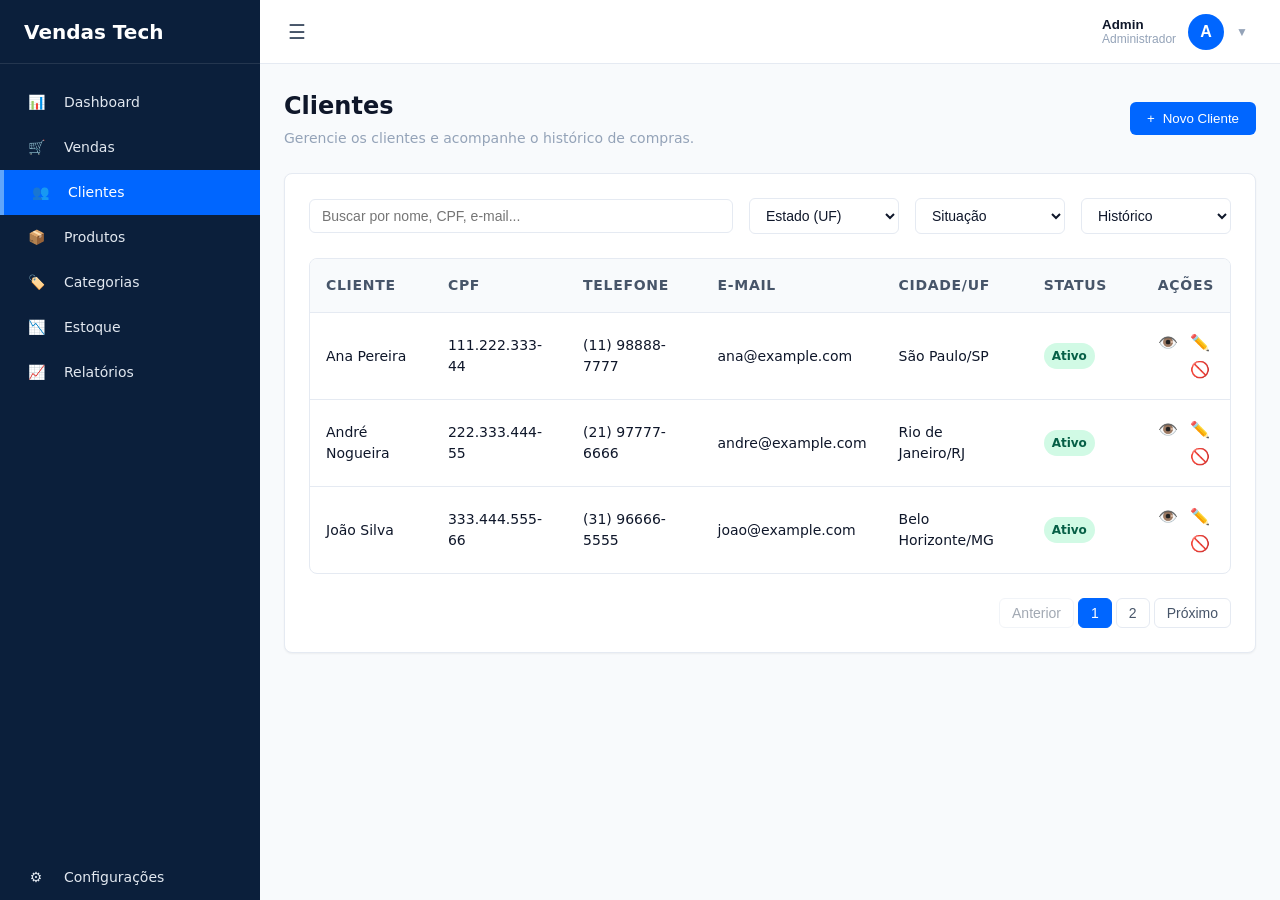
==== frontend/pages/clientes.html @ d1821f8f "feat(frontend): add profile, configuration, inventory and catalog pages" ====
<!DOCTYPE html>
<html lang="pt-BR">
<head>
    <meta charset="UTF-8">
    <meta name="viewport" content="width=device-width, initial-scale=1.0">
    <title>Clientes - Sistema de Vendas</title>
    <link rel="stylesheet" href="../css/main.css">
    <link rel="stylesheet" href="../css/layout.css">
    <link rel="stylesheet" href="../css/components.css">
    <link rel="stylesheet" href="../css/pages.css">
</head>
<body>
    <div class="app-container">
        <!-- Sidebar -->
        <aside class="sidebar" id="sidebar">
            <div class="sidebar-header">
                <span>Vendas Tech</span>
            </div>
            <nav class="sidebar-nav">
                <ul>
                    <li><a href="dashboard.html" class="nav-item"><span class="nav-icon">📊</span><span>Dashboard</span></a></li>
                    <li><a href="vendas.html" class="nav-item"><span class="nav-icon">🛒</span><span>Vendas</span></a></li>
                    <li><a href="clientes.html" class="nav-item active"><span class="nav-icon">👥</span><span>Clientes</span></a></li>
                    <li><a href="produtos.html" class="nav-item"><span class="nav-icon">📦</span><span>Produtos</span></a></li>
                    <li><a href="categorias.html" class="nav-item"><span class="nav-icon">🏷️</span><span>Categorias</span></a></li>
                    <li><a href="estoque.html" class="nav-item"><span class="nav-icon">📉</span><span>Estoque</span></a></li>
                    <li><a href="relatorios.html" class="nav-item"><span class="nav-icon">📈</span><span>Relatórios</span></a></li>
                </ul>
            </nav>
            <div class="sidebar-footer">
                <a href="configuracoes.html" class="nav-item"><span class="nav-icon">⚙️</span><span>Configurações</span></a>
            </div>
        </aside>

        <div class="main-content">
            <header class="top-header">
                <div class="header-left">
                    <button class="hamburger-btn" id="hamburger-btn" aria-label="Menu">☰</button>
                    <div class="header-title">Vendas Tech</div>
                </div>

                <div class="user-area">
                    <button class="user-trigger" id="user-trigger">
                        <div class="user-info">
                            <span class="user-name">Admin</span>
                            <span class="user-role">Administrador</span>
                        </div>
                        <div class="user-avatar">A</div>
                        <span style="font-size: 0.75rem; color: var(--text-muted);">▼</span>
                    </button>
                    
                    <div class="user-dropdown" id="user-dropdown">
                        <a href="perfil.html" class="dropdown-item">👤 Meu perfil</a>
                        <a href="configuracoes.html" class="dropdown-item">⚙️ Configurações</a>
                        <div class="dropdown-divider"></div>
                        <a href="../login.html" class="dropdown-item" style="color: var(--danger-color);">🚪 Sair</a>
                    </div>
                </div>
            </header>

            <main class="content-area">
                <div class="page-header">
                    <div>
                        <h1 class="page-title">Clientes</h1>
                        <p class="page-subtitle">Gerencie os clientes e acompanhe o histórico de compras.</p>
                    </div>
                    <button class="btn btn-primary" id="btn-novo-cliente">
                        <span>+</span> Novo Cliente
                    </button>
                </div>

                <div class="card">
                    <div class="filters-bar">
                        <input type="text" class="form-control search-input" placeholder="Buscar por nome, CPF, e-mail...">
                        <select class="form-control">
                            <option value="">Estado (UF)</option>
                            <option value="SP">São Paulo</option>
                            <option value="RJ">Rio de Janeiro</option>
                            <option value="MG">Minas Gerais</option>
                        </select>
                        <select class="form-control">
                            <option value="">Situação</option>
                            <option value="1">Ativo</option>
                            <option value="0">Inativo</option>
                        </select>
                        <select class="form-control">
                            <option value="">Histórico</option>
                            <option value="com_compras">Com compras</option>
                            <option value="sem_compras">Sem compras</option>
                        </select>
                    </div>

                    <div class="table-container">
                        <table class="table">
                            <thead>
                                <tr>
                                    <th>Cliente</th>
                                    <th>CPF</th>
                                    <th>Telefone</th>
                                    <th>E-mail</th>
                                    <th>Cidade/UF</th>
                                    <th>Status</th>
                                    <th class="text-right">Ações</th>
                                </tr>
                            </thead>
                            <tbody>
                                <tr>
                                    <td>
                                        <div style="font-weight: 500;">Ana Pereira</div>
                                    </td>
                                    <td>111.222.333-44</td>
                                    <td>(11) 98888-7777</td>
                                    <td>ana@example.com</td>
                                    <td>São Paulo/SP</td>
                                    <td><span class="badge badge-success">Ativo</span></td>
                                    <td class="text-right">
                                        <button class="action-btn btn-view-cliente" title="Visualizar">👁️</button>
                                        <button class="action-btn" title="Editar">✏️</button>
                                        <button class="action-btn danger" title="Desativar">🚫</button>
                                    </td>
                                </tr>
                                <tr>
                                    <td>
                                        <div style="font-weight: 500;">André Nogueira</div>
                                    </td>
                                    <td>222.333.444-55</td>
                                    <td>(21) 97777-6666</td>
                                    <td>andre@example.com</td>
                                    <td>Rio de Janeiro/RJ</td>
                                    <td><span class="badge badge-success">Ativo</span></td>
                                    <td class="text-right">
                                        <button class="action-btn btn-view-cliente" title="Visualizar">👁️</button>
                                        <button class="action-btn" title="Editar">✏️</button>
                                        <button class="action-btn danger" title="Desativar">🚫</button>
                                    </td>
                                </tr>
                                <tr>
                                    <td>
                                        <div style="font-weight: 500;">João Silva</div>
                                    </td>
                                    <td>333.444.555-66</td>
                                    <td>(31) 96666-5555</td>
                                    <td>joao@example.com</td>
                                    <td>Belo Horizonte/MG</td>
                                    <td><span class="badge badge-success">Ativo</span></td>
                                    <td class="text-right">
                                        <button class="action-btn btn-view-cliente" title="Visualizar">👁️</button>
                                        <button class="action-btn" title="Editar">✏️</button>
                                        <button class="action-btn danger" title="Desativar">🚫</button>
                                    </td>
                                </tr>
                            </tbody>
                        </table>
                    </div>

                    <div class="pagination">
                        <button class="page-btn" disabled>Anterior</button>
                        <button class="page-btn active">1</button>
                        <button class="page-btn">2</button>
                        <button class="page-btn">Próximo</button>
                    </div>
                </div>
            </main>
        </div>
    </div>

    <!-- Modal Novo Cliente -->
    <div class="modal-overlay" id="modal-cliente">
        <div class="modal-content">
            <div class="modal-header">
                <h3 class="modal-title">Novo Cliente</h3>
                <button class="close-btn close-modal-cliente">&times;</button>
            </div>
            <div class="modal-body">
                <form>
                    <div style="display: grid; grid-template-columns: 1fr 1fr; gap: 1rem;">
                        <div class="form-group" style="grid-column: span 2;">
                            <label class="form-label">Nome Completo</label>
                            <input type="text" class="form-control" placeholder="Ex: Maria da Silva">
                        </div>
                        <div class="form-group">
                            <label class="form-label">CPF</label>
                            <input type="text" class="form-control" placeholder="000.000.000-00">
                        </div>
                        <div class="form-group">
                            <label class="form-label">Telefone</label>
                            <input type="text" class="form-control" placeholder="(00) 00000-0000">
                        </div>
                        <div class="form-group" style="grid-column: span 2;">
                            <label class="form-label">E-mail</label>
                            <input type="email" class="form-control" placeholder="email@exemplo.com">
                        </div>
                        <div class="form-group" style="grid-column: span 2;">
                            <label class="form-label">Endereço</label>
                            <input type="text" class="form-control">
                        </div>
                        <div class="form-group">
                            <label class="form-label">Cidade</label>
                            <input type="text" class="form-control">
                        </div>
                        <div class="form-group">
                            <label class="form-label">Estado</label>
                            <input type="text" class="form-control" placeholder="UF">
                        </div>
                    </div>
                </form>
            </div>
            <div class="modal-footer">
                <button class="btn btn-outline close-modal-cliente">Cancelar</button>
                <button class="btn btn-primary">Salvar Cliente</button>
            </div>
        </div>
    </div>

    <!-- Modal Detalhes do Cliente -->
    <div class="modal-overlay" id="modal-view-cliente">
        <div class="modal-content" style="max-width: 800px;">
            <div class="modal-header">
                <h3 class="modal-title">Detalhes do Cliente</h3>
                <button class="close-btn" id="close-view-cliente">&times;</button>
            </div>
            <div class="modal-body">
                <div style="display: grid; grid-template-columns: 1fr 1fr; gap: 2rem;">
                    <div>
                        <h4 style="margin-bottom: 1rem; color: var(--text-secondary);">Informações</h4>
                        <p><strong>Nome:</strong> Ana Pereira</p>
                        <p><strong>CPF:</strong> 111.222.333-44</p>
                        <p><strong>Telefone:</strong> (11) 98888-7777</p>
                        <p><strong>E-mail:</strong> ana@example.com</p>
                        <p><strong>Endereço:</strong> Rua das Flores, 123</p>
                        <p><strong>Local:</strong> São Paulo/SP</p>
                        <p><strong>Cadastro:</strong> 05/10/2026</p>
                        <p><strong>Status:</strong> <span class="badge badge-success">Ativo</span></p>
                    </div>
                    <div>
                        <h4 style="margin-bottom: 1rem; color: var(--text-secondary);">Resumo</h4>
                        <div style="display: grid; grid-template-columns: 1fr 1fr; gap: 1rem;">
                            <div class="card" style="padding: 1rem;">
                                <div style="font-size: 0.75rem; color: var(--text-muted);">Compras</div>
                                <div style="font-size: 1.25rem; font-weight: bold;">3</div>
                            </div>
                            <div class="card" style="padding: 1rem;">
                                <div style="font-size: 0.75rem; color: var(--text-muted);">Total Gasto</div>
                                <div style="font-size: 1.25rem; font-weight: bold; color: var(--primary-color);">R$ 13.659,60</div>
                            </div>
                            <div class="card" style="padding: 1rem;">
                                <div style="font-size: 0.75rem; color: var(--text-muted);">Ticket Médio</div>
                                <div style="font-size: 1.25rem; font-weight: bold;">R$ 4.553,20</div>
                            </div>
                            <div class="card" style="padding: 1rem;">
                                <div style="font-size: 0.75rem; color: var(--text-muted);">Última Compra</div>
                                <div style="font-size: 1.1rem; font-weight: bold;">05/10/2026</div>
                            </div>
                        </div>
                    </div>
                </div>
                
                <h4 style="margin-top: 2rem; margin-bottom: 1rem; color: var(--text-secondary);">Histórico de Compras</h4>
                <div class="table-container">
                    <table class="table">
                        <thead>
                            <tr>
                                <th>Venda</th>
                                <th>Data</th>
                                <th>Status</th>
                                <th class="text-right">Total</th>
                            </tr>
                        </thead>
                        <tbody>
                            <tr>
                                <td>#0045</td>
                                <td>05/10/2026</td>
                                <td><span class="badge badge-success">Aberta</span></td>
                                <td class="text-right">R$ 13.659,60</td>
                            </tr>
                        </tbody>
                    </table>
                </div>
            </div>
            <div class="modal-footer">
                <button class="btn btn-outline" id="btn-close-view-cliente">Fechar</button>
            </div>
        </div>
    </div>
    
    <script src="../js/main.js"></script>
    <script src="../js/clientes.js"></script>
</body>
</html>
---- frontend/css/main.css ----
:root {
    /* Porto Works Identity */
    --primary-color: #0066FF;
    --primary-hover: #0052CC;
    --secondary-color: #64748b;
    --success-color: #10b981;
    --warning-color: #f59e0b;
    --danger-color: #ef4444;
    --info-color: #0ea5e9;
    
    --bg-color: #F8FAFC;
    --card-bg: #ffffff;
    --sidebar-bg: #0B1F3B;
    --sidebar-text: #e2e8f0;
    --sidebar-hover: #1e3a5f; /* Dark blue variant for hover */
    --sidebar-active: #0066FF;
    
    --text-primary: #0f172a;
    --text-secondary: #475569;
    --text-muted: #94a3b8;
    
    --border-color: #E5EAF2;
    
    --header-height: 64px;
    --sidebar-width: 260px;
    --sidebar-collapsed-width: 70px;
    
    --radius-md: 0.375rem;
    --radius-lg: 0.5rem;
    --shadow-sm: 0 1px 2px 0 rgba(0, 0, 0, 0.05);
    --shadow-md: 0 4px 6px -1px rgba(0, 0, 0, 0.1), 0 2px 4px -1px rgba(0, 0, 0, 0.06);
    --transition-speed: 0.3s;
}

* {
    margin: 0;
    padding: 0;
    box-sizing: border-box;
}

body {
    font-family: 'Segoe UI', system-ui, -apple-system, sans-serif;
    background-color: var(--bg-color);
    color: var(--text-primary);
    line-height: 1.5;
    font-size: 14px;
}

a {
    text-decoration: none;
    color: inherit;
}

ul {
    list-style: none;
}

h1, h2, h3, h4, h5, h6 {
    color: var(--text-primary);
    font-weight: 600;
}
---- frontend/css/layout.css ----
/* App Layout */
.app-container {
    display: flex;
    min-height: 100vh;
}

/* Sidebar */
.sidebar {
    width: var(--sidebar-width);
    background-color: var(--sidebar-bg);
    color: var(--sidebar-text);
    display: flex;
    flex-direction: column;
    transition: width var(--transition-speed) ease;
    z-index: 1000;
}

.sidebar.collapsed {
    width: var(--sidebar-collapsed-width);
}

.sidebar-header {
    height: var(--header-height);
    display: flex;
    align-items: center;
    padding: 0 1.5rem;
    font-size: 1.25rem;
    font-weight: bold;
    border-bottom: 1px solid rgba(255, 255, 255, 0.1);
    white-space: nowrap;
    overflow: hidden;
    color: #fff;
}

.sidebar.collapsed .sidebar-header span {
    display: none;
}

.sidebar-nav {
    flex: 1;
    padding: 1rem 0;
    overflow-y: auto;
}

.nav-item {
    display: flex;
    align-items: center;
    padding: 0.75rem 1.5rem;
    color: var(--sidebar-text);
    transition: background-color 0.2s, color 0.2s;
    white-space: nowrap;
    overflow: hidden;
}

.nav-item:hover {
    background-color: var(--sidebar-hover);
    color: #fff;
}

.nav-item.active {
    background-color: var(--sidebar-active);
    color: #fff;
    border-left: 4px solid #60a5fa;
}

.nav-icon {
    min-width: 24px;
    margin-right: 1rem;
    display: flex;
    justify-content: center;
}

.sidebar.collapsed .nav-item span {
    display: none;
}

.sidebar.collapsed .nav-item {
    padding: 0.75rem 0;
    justify-content: center;
}
.sidebar.collapsed .nav-icon {
    margin-right: 0;
}

/* Main Content */
.main-content {
    flex: 1;
    display: flex;
    flex-direction: column;
    min-width: 0;
    transition: margin-left var(--transition-speed) ease;
}

/* Header */
.top-header {
    height: var(--header-height);
    background-color: var(--card-bg);
    border-bottom: 1px solid var(--border-color);
    display: flex;
    align-items: center;
    justify-content: space-between;
    padding: 0 1.5rem;
    position: sticky;
    top: 0;
    z-index: 100;
}

.header-left {
    display: flex;
    align-items: center;
    gap: 1rem;
}

.hamburger-btn {
    background: none;
    border: none;
    color: var(--text-secondary);
    font-size: 1.25rem;
    cursor: pointer;
    padding: 0.25rem;
    display: flex;
    align-items: center;
    justify-content: center;
    border-radius: var(--radius-md);
}

.hamburger-btn:hover {
    background-color: var(--bg-color);
    color: var(--text-primary);
}

.header-title {
    font-size: 1.125rem;
    font-weight: 600;
    color: var(--text-primary);
    display: none; /* Show only on mobile when sidebar hidden */
}

/* User Area */
.user-area {
    position: relative;
}

.user-trigger {
    display: flex;
    align-items: center;
    gap: 0.75rem;
    background: none;
    border: none;
    cursor: pointer;
    padding: 0.25rem 0.5rem;
    border-radius: var(--radius-md);
}

.user-trigger:hover {
    background-color: var(--bg-color);
}

.user-avatar {
    width: 36px;
    height: 36px;
    border-radius: 50%;
    background-color: var(--primary-color);
    color: #fff;
    display: flex;
    align-items: center;
    justify-content: center;
    font-weight: bold;
    font-size: 1rem;
}

.user-info {
    display: flex;
    flex-direction: column;
    text-align: left;
}

.user-name {
    font-weight: 600;
    color: var(--text-primary);
}

.user-role {
    font-size: 0.75rem;
    color: var(--text-muted);
}

/* User Dropdown */
.user-dropdown {
    position: absolute;
    top: 100%;
    right: 0;
    margin-top: 0.5rem;
    background-color: var(--card-bg);
    border: 1px solid var(--border-color);
    border-radius: var(--radius-md);
    box-shadow: var(--shadow-md);
    width: 200px;
    display: none; /* toggled via JS */
    flex-direction: column;
    overflow: hidden;
}

.user-dropdown.show {
    display: flex;
}

.dropdown-item {
    padding: 0.75rem 1rem;
    color: var(--text-secondary);
    display: flex;
    align-items: center;
    gap: 0.75rem;
    transition: background 0.2s;
}

.dropdown-item:hover {
    background-color: var(--bg-color);
    color: var(--text-primary);
}

.dropdown-divider {
    height: 1px;
    background-color: var(--border-color);
    margin: 0;
}

/* Content Area */
.content-area {
    padding: 1.5rem;
    flex: 1;
    overflow-y: auto;
}

/* Responsive */
@media (max-width: 768px) {
    .sidebar {
        position: fixed;
        left: calc(-1 * var(--sidebar-width));
        height: 100vh;
    }
    
    .sidebar.mobile-open {
        left: 0;
    }
    
    .sidebar-overlay {
        display: none;
        position: fixed;
        top: 0;
        left: 0;
        width: 100vw;
        height: 100vh;
        background: rgba(0, 0, 0, 0.5);
        z-index: 999;
    }
    
    .sidebar-overlay.show {
        display: block;
    }

    .header-title {
        display: block;
    }
    
    .user-info {
        display: none;
    }
}
---- frontend/css/components.css ----
/* Components */

/* Cards */
.card {
    background-color: var(--card-bg);
    border-radius: var(--radius-lg);
    box-shadow: var(--shadow-sm);
    border: 1px solid var(--border-color);
    padding: 1.5rem;
    display: flex;
    flex-direction: column;
}

.card-title {
    font-size: 1rem;
    font-weight: 600;
    color: var(--text-secondary);
    margin-bottom: 0.5rem;
}

.card-value {
    font-size: 1.875rem;
    font-weight: 700;
    color: var(--text-primary);
}

/* Typography elements */
.page-header {
    display: flex;
    justify-content: space-between;
    align-items: center;
    margin-bottom: 1.5rem;
}

.page-title {
    font-size: 1.5rem;
    color: var(--text-primary);
}

.page-subtitle {
    color: var(--text-muted);
    font-size: 0.875rem;
    margin-top: 0.25rem;
}

/* Buttons */
.btn {
    display: inline-flex;
    align-items: center;
    justify-content: center;
    gap: 0.5rem;
    padding: 0.5rem 1rem;
    border-radius: var(--radius-md);
    font-weight: 500;
    cursor: pointer;
    transition: all 0.2s;
    border: 1px solid transparent;
}

.btn-primary {
    background-color: var(--primary-color);
    color: #fff;
}

.btn-primary:hover {
    background-color: var(--primary-hover);
}

.btn-outline {
    background-color: transparent;
    border-color: var(--border-color);
    color: var(--text-primary);
}

.btn-outline:hover {
    background-color: var(--bg-color);
}

/* Tables */
.table-container {
    overflow-x: auto;
    background-color: var(--card-bg);
    border-radius: var(--radius-lg);
    border: 1px solid var(--border-color);
}

.table {
    width: 100%;
    border-collapse: collapse;
    text-align: left;
}

.table th, .table td {
    padding: 1rem;
    border-bottom: 1px solid var(--border-color);
}

.table th {
    background-color: #f8fafc;
    color: var(--text-secondary);
    font-weight: 600;
    font-size: 0.875rem;
    text-transform: uppercase;
    letter-spacing: 0.05em;
}

.table tbody tr:hover {
    background-color: #f1f5f9;
}

.table tbody tr:last-child td {
    border-bottom: none;
}

/* Badges */
.badge {
    display: inline-flex;
    align-items: center;
    padding: 0.25rem 0.5rem;
    border-radius: 9999px;
    font-size: 0.75rem;
    font-weight: 600;
}

.badge-success {
    background-color: #d1fae5;
    color: #065f46;
}

.badge-warning {
    background-color: #fef3c7;
    color: #92400e;
}

.badge-danger {
    background-color: #fee2e2;
    color: #b91c1c;
}

.badge-info {
    background-color: #dbeafe;
    color: #1e40af;
}

/* Utilities */
.text-right { text-align: right; }
.text-center { text-align: center; }
.mt-4 { margin-top: 1rem; }
.mb-4 { margin-bottom: 1rem; }
.w-100 { width: 100%; }



/* Filters and Search */
.filters-bar {
    display: flex;
    flex-wrap: wrap;
    gap: 1rem;
    margin-bottom: 1.5rem;
    align-items: center;
}

.form-control {
    padding: 0.5rem 0.75rem;
    border: 1px solid var(--border-color);
    border-radius: var(--radius-md);
    background-color: var(--card-bg);
    color: var(--text-primary);
    font-size: 0.875rem;
    outline: none;
    transition: border-color 0.2s, box-shadow 0.2s;
    min-width: 150px;
}

.form-control:focus {
    border-color: var(--primary-color);
    box-shadow: 0 0 0 2px rgba(0, 102, 255, 0.2);
}

.search-input {
    flex-grow: 1;
    min-width: 200px;
}

.form-group {
    margin-bottom: 1rem;
    display: flex;
    flex-direction: column;
    gap: 0.25rem;
}

.form-label {
    font-size: 0.875rem;
    font-weight: 500;
    color: var(--text-secondary);
}

/* Modals & Drawers */
.modal-overlay {
    position: fixed;
    top: 0;
    left: 0;
    width: 100vw;
    height: 100vh;
    background-color: rgba(11, 31, 59, 0.5); /* Night blue with opacity */
    display: flex;
    justify-content: center;
    align-items: center;
    z-index: 2000;
    opacity: 0;
    visibility: hidden;
    transition: opacity 0.3s;
}

.modal-overlay.show {
    opacity: 1;
    visibility: visible;
}

.modal-content {
    background-color: var(--card-bg);
    border-radius: var(--radius-lg);
    width: 90%;
    max-width: 600px;
    max-height: 90vh;
    overflow-y: auto;
    box-shadow: var(--shadow-md);
    transform: translateY(20px);
    transition: transform 0.3s;
}

.modal-overlay.show .modal-content {
    transform: translateY(0);
}

.modal-header {
    padding: 1.25rem 1.5rem;
    border-bottom: 1px solid var(--border-color);
    display: flex;
    justify-content: space-between;
    align-items: center;
}

.modal-title {
    font-size: 1.125rem;
    font-weight: 600;
}

.close-btn {
    background: none;
    border: none;
    font-size: 1.25rem;
    cursor: pointer;
    color: var(--text-muted);
}

.close-btn:hover {
    color: var(--text-primary);
}

.modal-body {
    padding: 1.5rem;
}

.modal-footer {
    padding: 1.25rem 1.5rem;
    border-top: 1px solid var(--border-color);
    display: flex;
    justify-content: flex-end;
    gap: 1rem;
}

/* Pagination */
.pagination {
    display: flex;
    justify-content: flex-end;
    align-items: center;
    gap: 0.25rem;
    margin-top: 1.5rem;
}

.page-btn {
    padding: 0.375rem 0.75rem;
    border: 1px solid var(--border-color);
    background-color: var(--card-bg);
    border-radius: var(--radius-md);
    color: var(--text-secondary);
    cursor: pointer;
    transition: 0.2s;
    font-size: 0.875rem;
}

.page-btn:hover:not(:disabled) {
    background-color: var(--bg-color);
    color: var(--primary-color);
}

.page-btn.active {
    background-color: var(--primary-color);
    color: white;
    border-color: var(--primary-color);
}

.page-btn:disabled {
    opacity: 0.5;
    cursor: not-allowed;
}

/* Empty State */
.empty-state {
    padding: 3rem 1.5rem;
    display: flex;
    flex-direction: column;
    align-items: center;
    justify-content: center;
    text-align: center;
    color: var(--text-muted);
}

.empty-state-icon {
    font-size: 3rem;
    margin-bottom: 1rem;
    opacity: 0.5;
}

.empty-state-title {
    font-size: 1.125rem;
    font-weight: 500;
    color: var(--text-primary);
    margin-bottom: 0.5rem;
}

/* Action Buttons (Table) */
.action-btn {
    background: none;
    border: none;
    cursor: pointer;
    padding: 0.25rem;
    color: var(--text-secondary);
    transition: color 0.2s;
    font-size: 1rem;
}

.action-btn:hover {
    color: var(--primary-color);
}
.action-btn.danger:hover {
    color: var(--danger-color);
}
---- frontend/css/pages.css ----
/* Page specific styles */

/* Dashboard */
.dashboard-grid {
    display: grid;
    grid-template-columns: repeat(auto-fit, minmax(240px, 1fr));
    gap: 1.5rem;
    margin-bottom: 2rem;
}

.dashboard-tables {
    display: grid;
    grid-template-columns: 2fr 1fr;
    gap: 1.5rem;
}

.section-title {
    font-size: 1.125rem;
    margin-bottom: 1rem;
    color: var(--text-primary);
}

@media (max-width: 1024px) {
    .dashboard-tables {
        grid-template-columns: 1fr;
    }
}
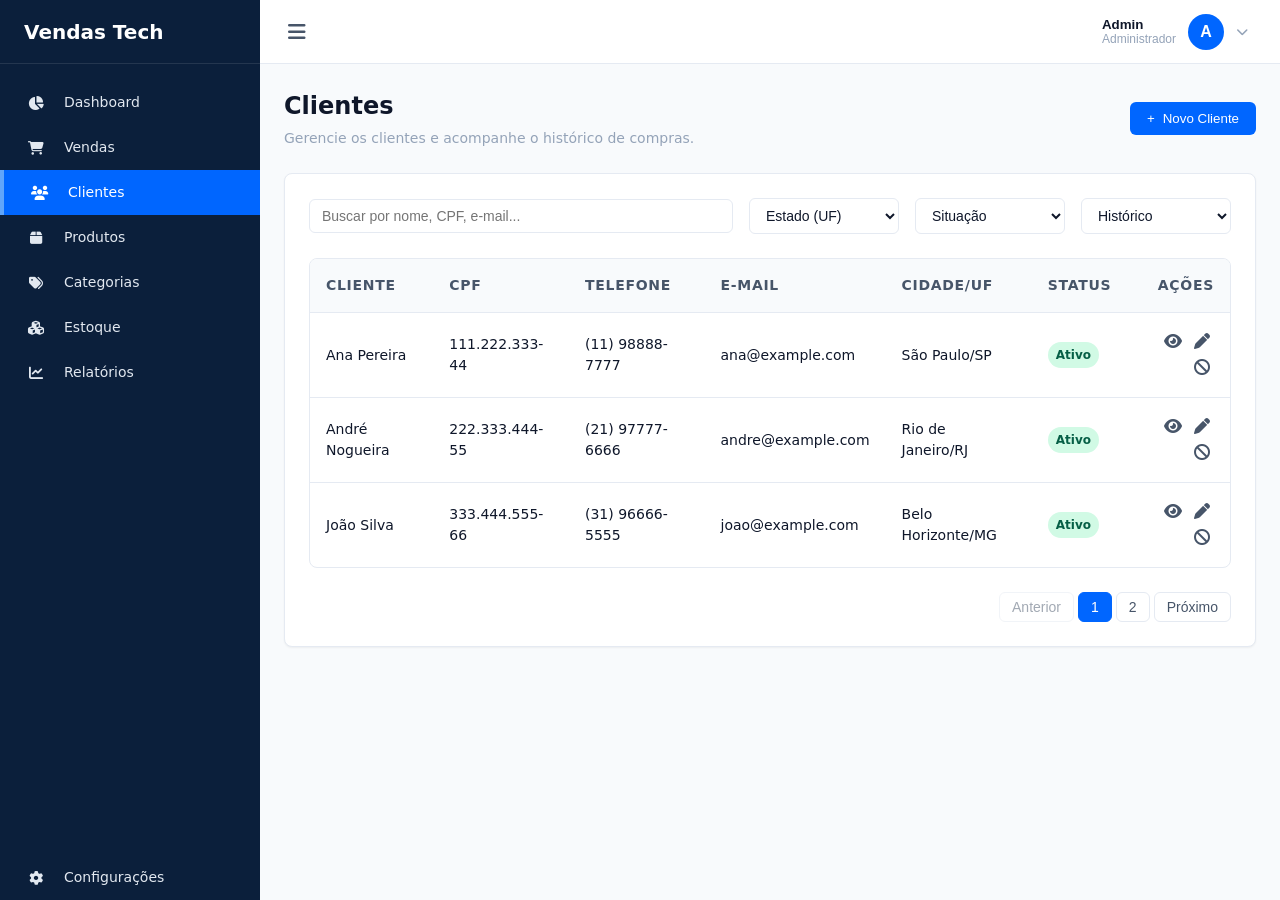
==== commit e84fada2: "style: replace all hardcoded emojis with FontAwesome icons" ====
--- a/frontend/pages/clientes.html
+++ b/frontend/pages/clientes.html
@@ -8,6 +8,7 @@
     <link rel="stylesheet" href="../css/layout.css">
     <link rel="stylesheet" href="../css/components.css">
     <link rel="stylesheet" href="../css/pages.css">
+    <link rel="stylesheet" href="https://cdnjs.cloudflare.com/ajax/libs/font-awesome/6.4.0/css/all.min.css">
 </head>
 <body>
     <div class="app-container">
@@ -18,24 +19,24 @@
             </div>
             <nav class="sidebar-nav">
                 <ul>
-                    <li><a href="dashboard.html" class="nav-item"><span class="nav-icon">📊</span><span>Dashboard</span></a></li>
-                    <li><a href="vendas.html" class="nav-item"><span class="nav-icon">🛒</span><span>Vendas</span></a></li>
-                    <li><a href="clientes.html" class="nav-item active"><span class="nav-icon">👥</span><span>Clientes</span></a></li>
-                    <li><a href="produtos.html" class="nav-item"><span class="nav-icon">📦</span><span>Produtos</span></a></li>
-                    <li><a href="categorias.html" class="nav-item"><span class="nav-icon">🏷️</span><span>Categorias</span></a></li>
-                    <li><a href="estoque.html" class="nav-item"><span class="nav-icon">📉</span><span>Estoque</span></a></li>
-                    <li><a href="relatorios.html" class="nav-item"><span class="nav-icon">📈</span><span>Relatórios</span></a></li>
+                    <li><a href="dashboard.html" class="nav-item"><span class="nav-icon"><i class="fas fa-chart-pie"></i></span><span>Dashboard</span></a></li>
+                    <li><a href="vendas.html" class="nav-item"><span class="nav-icon"><i class="fas fa-shopping-cart"></i></span><span>Vendas</span></a></li>
+                    <li><a href="clientes.html" class="nav-item active"><span class="nav-icon"><i class="fas fa-users"></i></span><span>Clientes</span></a></li>
+                    <li><a href="produtos.html" class="nav-item"><span class="nav-icon"><i class="fas fa-box"></i></span><span>Produtos</span></a></li>
+                    <li><a href="categorias.html" class="nav-item"><span class="nav-icon"><i class="fas fa-tags"></i></span><span>Categorias</span></a></li>
+                    <li><a href="estoque.html" class="nav-item"><span class="nav-icon"><i class="fas fa-cubes"></i></span><span>Estoque</span></a></li>
+                    <li><a href="relatorios.html" class="nav-item"><span class="nav-icon"><i class="fas fa-chart-line"></i></span><span>Relatórios</span></a></li>
                 </ul>
             </nav>
             <div class="sidebar-footer">
-                <a href="configuracoes.html" class="nav-item"><span class="nav-icon">⚙️</span><span>Configurações</span></a>
+                <a href="configuracoes.html" class="nav-item"><span class="nav-icon"><i class="fas fa-cog"></i></span><span>Configurações</span></a>
             </div>
         </aside>
 
         <div class="main-content">
             <header class="top-header">
                 <div class="header-left">
-                    <button class="hamburger-btn" id="hamburger-btn" aria-label="Menu">☰</button>
+                    <button class="hamburger-btn" id="hamburger-btn" aria-label="Menu"><i class="fas fa-bars"></i></button>
                     <div class="header-title">Vendas Tech</div>
                 </div>
 
@@ -46,14 +47,14 @@
                             <span class="user-role">Administrador</span>
                         </div>
                         <div class="user-avatar">A</div>
-                        <span style="font-size: 0.75rem; color: var(--text-muted);">▼</span>
+                        <span style="font-size: 0.75rem; color: var(--text-muted);"><i class="fas fa-chevron-down"></i></span>
                     </button>
                     
                     <div class="user-dropdown" id="user-dropdown">
-                        <a href="perfil.html" class="dropdown-item">👤 Meu perfil</a>
-                        <a href="configuracoes.html" class="dropdown-item">⚙️ Configurações</a>
+                        <a href="perfil.html" class="dropdown-item"><i class="fas fa-user"></i> Meu perfil</a>
+                        <a href="configuracoes.html" class="dropdown-item"><i class="fas fa-cog"></i> Configurações</a>
                         <div class="dropdown-divider"></div>
-                        <a href="../login.html" class="dropdown-item" style="color: var(--danger-color);">🚪 Sair</a>
+                        <a href="../login.html" class="dropdown-item" style="color: var(--danger-color);"><i class="fas fa-sign-out-alt"></i> Sair</a>
                     </div>
                 </div>
             </header>
@@ -114,9 +115,9 @@
                                     <td>São Paulo/SP</td>
                                     <td><span class="badge badge-success">Ativo</span></td>
                                     <td class="text-right">
-                                        <button class="action-btn btn-view-cliente" title="Visualizar">👁️</button>
-                                        <button class="action-btn" title="Editar">✏️</button>
-                                        <button class="action-btn danger" title="Desativar">🚫</button>
+                                        <button class="action-btn btn-view-cliente" title="Visualizar"><i class="fas fa-eye"></i></button>
+                                        <button class="action-btn" title="Editar"><i class="fas fa-pen"></i></button>
+                                        <button class="action-btn danger" title="Desativar"><i class="fas fa-ban"></i></button>
                                     </td>
                                 </tr>
                                 <tr>
@@ -129,9 +130,9 @@
                                     <td>Rio de Janeiro/RJ</td>
                                     <td><span class="badge badge-success">Ativo</span></td>
                                     <td class="text-right">
-                                        <button class="action-btn btn-view-cliente" title="Visualizar">👁️</button>
-                                        <button class="action-btn" title="Editar">✏️</button>
-                                        <button class="action-btn danger" title="Desativar">🚫</button>
+                                        <button class="action-btn btn-view-cliente" title="Visualizar"><i class="fas fa-eye"></i></button>
+                                        <button class="action-btn" title="Editar"><i class="fas fa-pen"></i></button>
+                                        <button class="action-btn danger" title="Desativar"><i class="fas fa-ban"></i></button>
                                     </td>
                                 </tr>
                                 <tr>
@@ -144,9 +145,9 @@
                                     <td>Belo Horizonte/MG</td>
                                     <td><span class="badge badge-success">Ativo</span></td>
                                     <td class="text-right">
-                                        <button class="action-btn btn-view-cliente" title="Visualizar">👁️</button>
-                                        <button class="action-btn" title="Editar">✏️</button>
-                                        <button class="action-btn danger" title="Desativar">🚫</button>
+                                        <button class="action-btn btn-view-cliente" title="Visualizar"><i class="fas fa-eye"></i></button>
+                                        <button class="action-btn" title="Editar"><i class="fas fa-pen"></i></button>
+                                        <button class="action-btn danger" title="Desativar"><i class="fas fa-ban"></i></button>
                                     </td>
                                 </tr>
                             </tbody>
